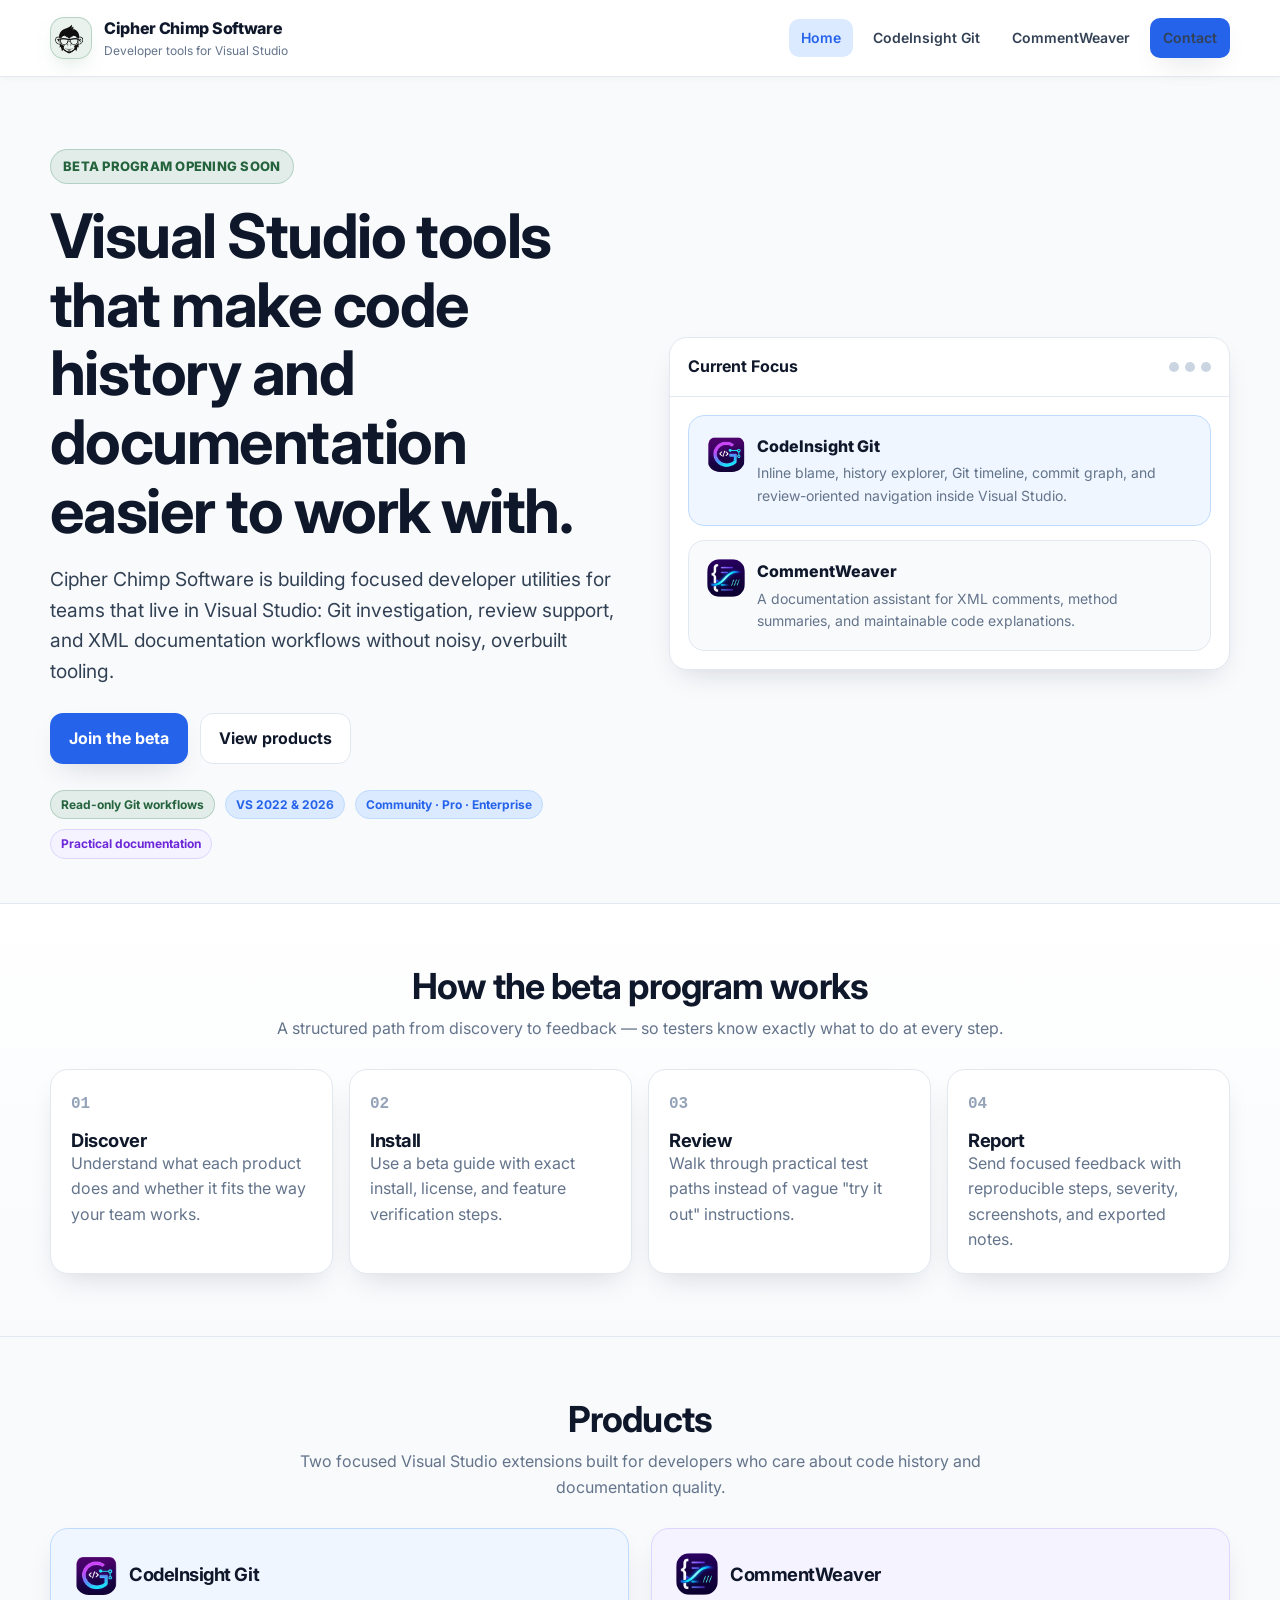
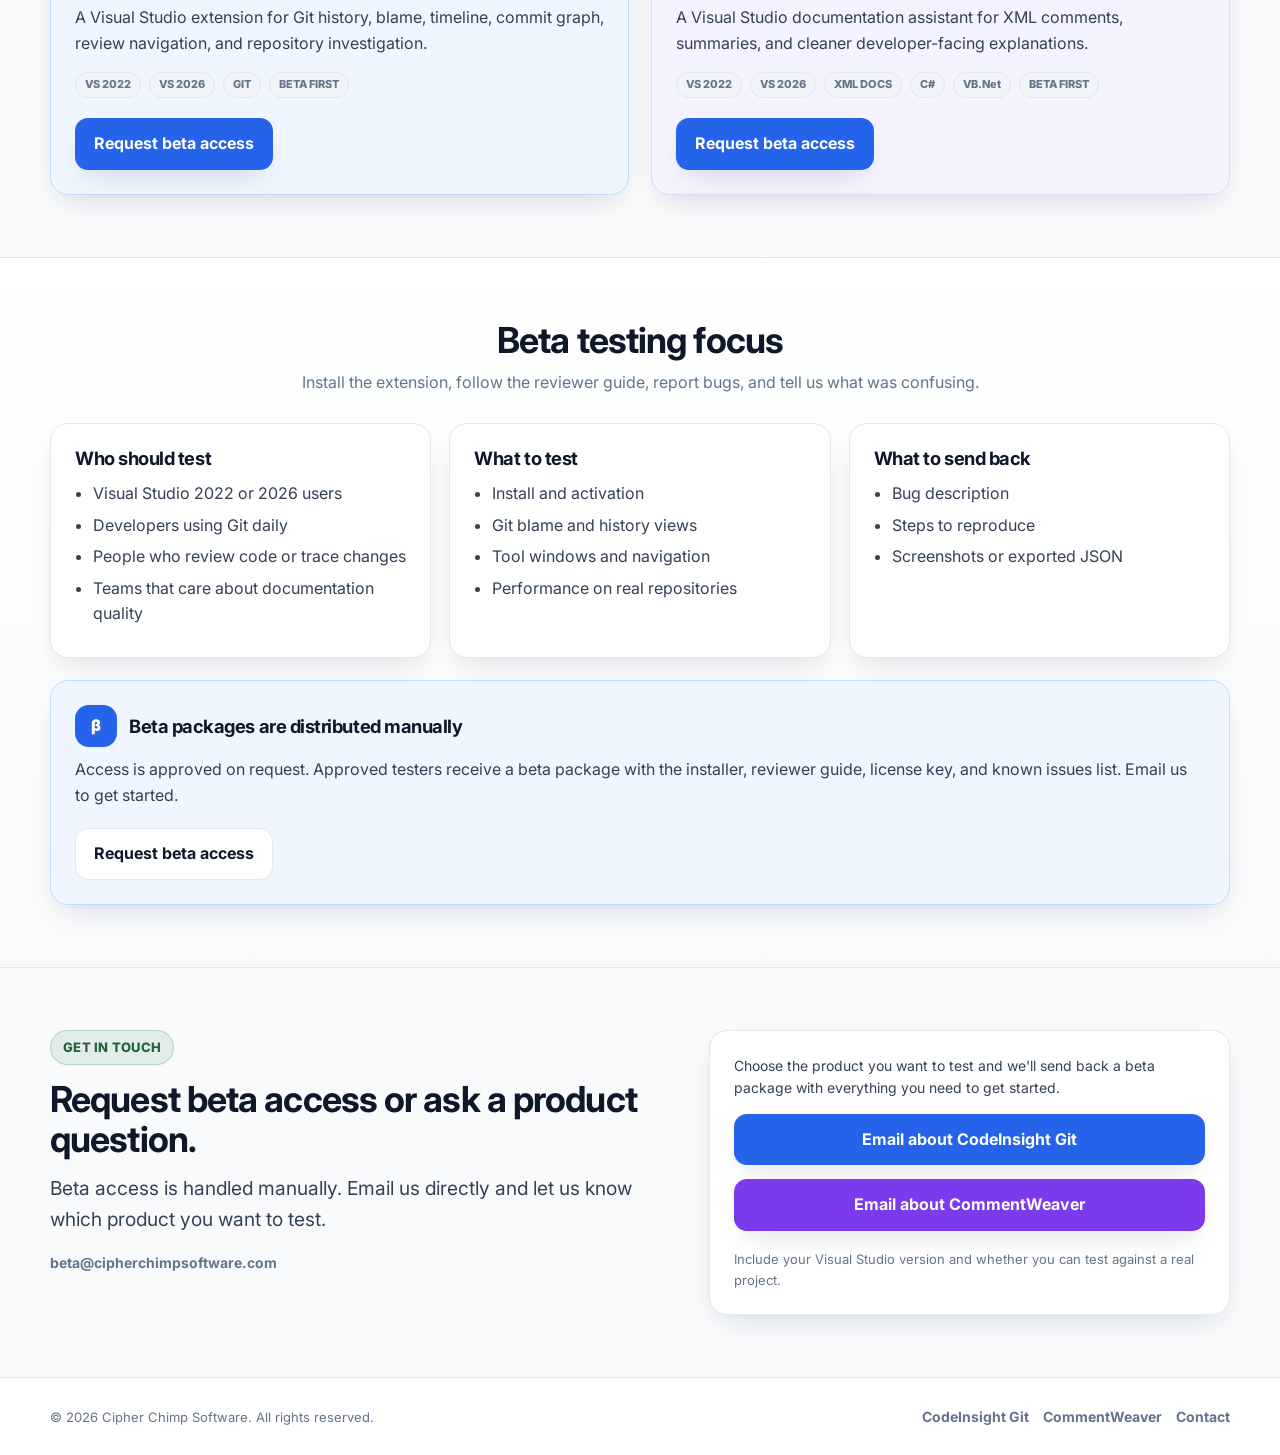
==== index.html @ c50f388d "Initial commit" ====
<!DOCTYPE html>
<html lang="en">
<head>
  <meta charset="UTF-8" />
  <meta name="viewport" content="width=device-width, initial-scale=1.0" />
  <title>Cipher Chimp Software | Visual Studio Developer Tools</title>
  <meta name="description" content="Cipher Chimp Software builds practical Visual Studio tools for Git investigation and XML documentation workflows." />
  <link rel="preconnect" href="https://fonts.googleapis.com">
  <link rel="preconnect" href="https://fonts.gstatic.com" crossorigin>
  <link href="https://fonts.googleapis.com/css2?family=Inter:wght@400;500;600;700;800&display=swap" rel="stylesheet">
  <link rel="stylesheet" href="styles.css" />
</head>
<body>
  <a class="skip-link" href="#main">Skip to content</a>

  <header class="site-header">
    <div class="container header-inner">
      <a class="brand" href="./index.html" aria-label="Cipher Chimp Software home">
        <span class="brand-mark"><img src="assets/logos/cipherchimp-icon.png" alt="" class="brand-logo" /></span>
        <span class="brand-text"><span class="brand-name">Cipher Chimp Software</span><span class="brand-subtitle">Developer tools for Visual Studio</span></span>
      </a>
      <nav class="nav" aria-label="Primary navigation">
        <button class="nav-toggle" aria-expanded="false" aria-controls="navMenu"><span class="sr-only">Toggle menu</span>☰</button>
        <div class="nav-menu" id="navMenu">
          <a href="./index.html" class="active">Home</a>
          <a href="./codeinsight-git/index.html">CodeInsight Git</a>
          <a href="./commentweaver/index.html">CommentWeaver</a>
          <a class="btn btn-small" href="#contact">Contact</a>
        </div>
      </nav>
    </div>
  </header>

  <main id="main">
    <section class="hero">
      <div class="container hero-grid">
        <div>
          <p class="kicker">Beta program opening soon</p>
          <h1>Visual Studio tools that make code history and documentation easier to work with.</h1>
          <p class="lead">Cipher Chimp Software is building focused developer utilities for teams that live in Visual Studio: Git investigation, review support, and XML documentation workflows without noisy, overbuilt tooling.</p>
          <div class="hero-actions">
            <a class="btn" href="#beta">Join the beta</a>
            <a class="btn btn-secondary" href="#products">View products</a>
          </div>
          <div class="trust-row" aria-label="Product traits">
            <span class="badge green">Read-only Git workflows</span>
            <span class="badge blue">VS 2022 &amp; 2026</span>
            <span class="badge blue">Community · Pro · Enterprise</span>
            <span class="badge violet">Practical documentation</span>
          </div>
        </div>

        <div class="panel" aria-label="Product preview panel">
          <div class="hero-panel-header">
            <strong>Current Focus</strong>
            <div class="window-dots" aria-hidden="true"><span></span><span></span><span></span></div>
          </div>
          <div class="hero-panel-body">
            <article class="preview-card highlight">
              <div class="preview-row">
                <div class="preview-icon" style="background:none; padding:0; overflow:hidden;"><img src="assets/images/codeinsight-git-256.png" alt="CodeInsight Git icon" style="width:38px;height:38px;border-radius:10px;display:block;" /></div>
                <div>
                  <div class="preview-title">CodeInsight Git</div>
                  <p class="preview-text">Inline blame, history explorer, Git timeline, commit graph, and review-oriented navigation inside Visual Studio.</p>
                </div>
              </div>
            </article>
            <article class="preview-card">
              <div class="preview-row">
                <div class="preview-icon" style="background:none; padding:0; overflow:hidden;"><img src="assets/images/commentweaver-256.png" alt="CommentWeaver icon" style="width:38px;height:38px;border-radius:10px;display:block;" /></div>
                <div>
                  <div class="preview-title">CommentWeaver</div>
                  <p class="preview-text">A documentation assistant for XML comments, method summaries, and maintainable code explanations.</p>
                </div>
              </div>
            </article>
          </div>
        </div>
      </div>
    </section>

    <section class="section alt">
      <div class="container">
        <div class="section-head">
          <h2>How the beta program works</h2>
          <p>A structured path from discovery to feedback — so testers know exactly what to do at every step.</p>
        </div>
        <div class="flow-grid">
          <article class="flow-step"><h3>Discover</h3><p class="muted">Understand what each product does and whether it fits the way your team works.</p></article>
          <article class="flow-step"><h3>Install</h3><p class="muted">Use a beta guide with exact install, license, and feature verification steps.</p></article>
          <article class="flow-step"><h3>Review</h3><p class="muted">Walk through practical test paths instead of vague "try it out" instructions.</p></article>
          <article class="flow-step"><h3>Report</h3><p class="muted">Send focused feedback with reproducible steps, severity, screenshots, and exported notes.</p></article>
        </div>
      </div>
    </section>

    <section class="section" id="products">
      <div class="container">
        <div class="section-head">
          <h2>Products</h2>
          <p>Two focused Visual Studio extensions built for developers who care about code history and documentation quality.</p>
        </div>
        <div class="grid-2">
          <article class="card soft-blue">
            <div class="card-title-row"><img src="assets/images/codeinsight-git-256.png" alt="CodeInsight Git icon" style="width:42px;height:42px;border-radius:14px;flex:0 0 auto;" /><h3>CodeInsight Git</h3></div>
            <p class="muted2">A Visual Studio extension for Git history, blame, timeline, commit graph, review navigation, and repository investigation.</p>
            <div class="tags"><span class="tag">VS 2022</span><span class="tag">VS 2026</span><span class="tag">GIT</span><span class="tag">BETA FIRST</span></div>
            <div class="card-actions"><a class="btn" href="./codeinsight-git/index.html">Request beta access</a></div>
          </article>

          <article class="card soft-violet">
            <div class="card-title-row"><img src="assets/images/commentweaver-256.png" alt="CommentWeaver icon" style="width:42px;height:42px;border-radius:14px;flex:0 0 auto;" /><h3>CommentWeaver</h3></div>
            <p class="muted2">A Visual Studio documentation assistant for XML comments, summaries, and cleaner developer-facing explanations.</p>
            <div class="tags"><span class="tag">VS 2022</span><span class="tag">VS 2026</span><span class="tag">XML DOCS</span><span class="tag">C#</span><span class="tag">VB.Net</span><span class="tag">BETA FIRST</span></div>
            <div class="card-actions"><a class="btn" href="./commentweaver/index.html">Request beta access</a></div>
          </article>
        </div>
      </div>
    </section>

    <section class="section alt" id="beta">
      <div class="container">
        <div class="section-head">
          <h2>Beta testing focus</h2>
          <p>Install the extension, follow the reviewer guide, report bugs, and tell us what was confusing.</p>
        </div>
        <div class="grid-3">
          <article class="card no-hover"><h3>Who should test</h3><ul class="clean"><li>Visual Studio 2022 or 2026 users</li><li>Developers using Git daily</li><li>People who review code or trace changes</li><li>Teams that care about documentation quality</li></ul></article>
          <article class="card no-hover"><h3>What to test</h3><ul class="clean"><li>Install and activation</li><li>Git blame and history views</li><li>Tool windows and navigation</li><li>Performance on real repositories</li></ul></article>
          <article class="card no-hover"><h3>What to send back</h3><ul class="clean"><li>Bug description</li><li>Steps to reproduce</li><li>Screenshots or exported JSON</li></ul></article>
        </div>
        <div class="card soft-blue no-hover" style="margin-top:22px;">
          <div class="card-title-row"><span class="icon-box">β</span><h3>Beta packages are distributed manually</h3></div>
          <p class="muted2">Access is approved on request. Approved testers receive a beta package with the installer, reviewer guide, license key, and known issues list. Email us to get started.</p>
          <div class="card-actions"><a class="btn btn-secondary" href="#contact">Request beta access</a></div>
        </div>
      </div>
    </section>

    <section class="section" id="contact">
      <div class="container contact-grid">
        <div>
          <p class="kicker">Get in touch</p>
          <h2 style="margin-top:14px;">Request beta access or ask a product question.</h2>
          <p class="lead" style="margin-top:14px;">Beta access is handled manually. Email us directly and let us know which product you want to test.</p>
          <p style="margin-top:18px; color:var(--muted); font-size:14px; font-weight:700;">beta@cipherchimpsoftware.com</p>
        </div>
        <div class="card no-hover stack" style="gap:14px;">
          <p class="muted2" style="font-size:14px;">Choose the product you want to test and we'll send back a beta package with everything you need to get started.</p>
          <a class="btn" href="mailto:beta@cipherchimpsoftware.com?subject=CodeInsight%20Git%20Beta%20Access%20Request">Email about CodeInsight Git</a>
          <a class="btn" style="background:#7c3aed;" href="mailto:beta@cipherchimpsoftware.com?subject=CommentWeaver%20Beta%20Access%20Request">Email about CommentWeaver</a>
          <p class="tiny muted" style="margin-top:4px;">Include your Visual Studio version and whether you can test against a real project.</p>
        </div>
      </div>
    </section>
  </main>

  <footer class="site-footer">
    <div class="container footer-inner">
      <p class="muted tiny">© <span id="year"></span> Cipher Chimp Software. All rights reserved.</p>
      <div class="footer-links">
        <a href="./codeinsight-git/index.html">CodeInsight Git</a>
        <a href="./commentweaver/index.html">CommentWeaver</a>
        <a href="#contact">Contact</a>
      </div>
    </div>
  </footer>
  <script src="app.js"></script>
</body>
</html>
---- styles.css ----
:root {
  --bg: #f8fafc;
  --surface: #ffffff;
  --surface-soft: #f1f5f9;
  --text: #0f172a;
  --text-soft: #334155;
  --muted: #64748b;
  --border: #e2e8f0;
  --brand: #2563eb;
  --brand-dark: #1d4ed8;
  --brand-soft: #dbeafe;
  --green: #2f7d4c;
  --green-soft: rgba(47, 125, 76, 0.10);
  --green-border: rgba(47, 125, 76, 0.25);
  --amber-soft: #fffbeb;
  --amber-border: #fde68a;
  --violet-soft: #f5f3ff;
  --violet-border: #ddd6fe;
  --rose-soft: #fff1f2;
  --rose-border: #fecdd3;
  --radius: 18px;
  --radius-sm: 12px;
  --shadow: 0 12px 30px -12px rgba(15, 23, 42, 0.18);
  --shadow-hover: 0 18px 42px -14px rgba(15, 23, 42, 0.24);
  --container: 1180px;
}

* { box-sizing: border-box; }
html { scroll-behavior: smooth; }
body {
  margin: 0;
  min-height: 100vh;
  font-family: Inter, system-ui, -apple-system, BlinkMacSystemFont, "Segoe UI", sans-serif;
  background: var(--bg);
  color: var(--text);
  line-height: 1.6;
}

a { color: inherit; text-decoration: none; }
a:hover { color: var(--brand); }
img { max-width: 100%; display: block; }

.container {
  width: min(var(--container), calc(100% - 32px));
  margin: 0 auto;
}

.skip-link {
  position: absolute;
  left: -999px;
  top: 0;
  background: var(--surface);
  border: 1px solid var(--border);
  padding: 12px 16px;
  border-radius: 10px;
  z-index: 999;
}
.skip-link:focus { left: 16px; top: 16px; }
.sr-only { position:absolute; width:1px; height:1px; padding:0; margin:-1px; overflow:hidden; clip:rect(0,0,0,0); white-space:nowrap; border:0; }

.site-header {
  position: sticky;
  top: 0;
  z-index: 30;
  background: rgba(255, 255, 255, 0.94);
  border-bottom: 1px solid var(--border);
  backdrop-filter: blur(12px);
  box-shadow: 0 1px 8px rgba(15, 23, 42, 0.04);
}
.header-inner {
  min-height: 76px;
  display: flex;
  align-items: center;
  justify-content: space-between;
  gap: 24px;
}
.brand { display: flex; align-items: center; gap: 12px; min-width: 0; }
.brand-mark {
  width: 42px;
  height: 42px;
  border-radius: 14px;
  display: grid;
  place-items: center;
  background: var(--green-soft);
  border: 1px solid var(--green-border);
  box-shadow: 0 10px 24px -14px rgba(47, 125, 76, 0.65);
  overflow: hidden;
}
.brand-logo { width: 34px; height: 34px; object-fit: contain; }
.brand-text { display: grid; gap: 1px; }
.brand-name { font-weight: 800; letter-spacing: -0.02em; color: var(--text); }
.brand-subtitle { font-size: 12px; color: var(--muted); margin-top: -2px; }
.nav { position: relative; }
.nav-toggle { display: none; border: 1px solid var(--border); background: var(--surface); border-radius: 10px; padding: 8px 10px; font-size: 18px; }
.nav-menu { display: flex; align-items: center; gap: 8px; }
.nav-menu a { padding: 8px 12px; border-radius: 10px; color: var(--text-soft); font-weight: 600; font-size: 14px; }
.nav-menu a:hover, .nav-menu a.active { background: var(--brand-soft); color: var(--brand); }

.btn {
  display: inline-flex;
  align-items: center;
  justify-content: center;
  gap: 8px;
  padding: 12px 18px;
  border-radius: 13px;
  border: 1px solid transparent;
  background: var(--brand);
  color: #fff;
  font-weight: 700;
  box-shadow: var(--shadow);
  cursor: pointer;
  transition: transform .16s ease, box-shadow .16s ease, background .16s ease;
}
.btn:hover { color:#fff; background: var(--brand-dark); transform: translateY(-1px); box-shadow: var(--shadow-hover); }
.btn.btn-secondary { background: var(--surface); color: var(--text); border-color: var(--border); box-shadow: none; }
.btn.btn-secondary:hover { background: var(--surface-soft); color: var(--text); }
.btn-small { padding: 8px 12px; font-size: 14px; }
.link { color: var(--brand); font-weight: 700; }
.link:hover { color: var(--brand-dark); }

.hero { padding: 72px 0 44px; }
.hero-grid { display: grid; grid-template-columns: 1.02fr .98fr; gap: 36px; align-items: center; }
.kicker {
  display: inline-flex;
  align-items: center;
  gap: 8px;
  border: 1px solid var(--green-border);
  background: var(--green-soft);
  color: #25633d;
  padding: 6px 12px;
  border-radius: 999px;
  font-size: 13px;
  font-weight: 800;
  letter-spacing: .02em;
  text-transform: uppercase;
}
h1, h2, h3 { margin: 0; line-height: 1.12; letter-spacing: -0.025em; }
h1 { font-size: clamp(2.25rem, 4.8vw, 4.25rem); margin-top: 18px; }
h2 { font-size: clamp(1.8rem, 2.8vw, 2.55rem); }
h3 { font-size: 1.15rem; }
p { margin: 0; }
.lead { margin-top: 18px; color: var(--text-soft); font-size: clamp(1.05rem, 1.5vw, 1.24rem); max-width: 62ch; }
.hero-actions { display: flex; flex-wrap: wrap; gap: 12px; margin-top: 26px; }
.trust-row { display: flex; flex-wrap: wrap; gap: 10px; margin-top: 26px; }
.badge { display: inline-flex; align-items: center; gap: 7px; padding: 4px 10px; border-radius: 999px; background: var(--surface); border: 1px solid var(--border); color: var(--muted); font-size: 12px; font-weight: 700; }
.badge.blue { background: var(--brand-soft); border-color: #bfdbfe; color: var(--brand); }
.badge.green { background: var(--green-soft); border-color: var(--green-border); color: #25633d; }
.badge.violet { background: var(--violet-soft); border-color: var(--violet-border); color: #6d28d9; }
.badge.amber { background: var(--amber-soft); border-color: var(--amber-border); color: #92400e; }

.panel {
  background: var(--surface);
  border: 1px solid var(--border);
  border-radius: var(--radius);
  box-shadow: var(--shadow);
  overflow: hidden;
}
.hero-panel-header { display: flex; align-items: center; justify-content: space-between; padding: 16px 18px; border-bottom: 1px solid var(--border); }
.window-dots { display: flex; gap: 6px; }
.window-dots span { width: 10px; height: 10px; border-radius: 50%; background: #cbd5e1; }
.hero-panel-body { padding: 18px; display: grid; gap: 14px; }
.preview-card { border: 1px solid var(--border); background: #f8fafc; border-radius: 16px; padding: 18px; }
.preview-card.highlight { background: #eff6ff; border-color: #bfdbfe; }
.preview-row { display: flex; align-items: flex-start; gap: 12px; }
.preview-icon { width: 38px; height: 38px; border-radius: 13px; display: grid; place-items: center; background: var(--brand); color: #fff; font-weight: 800; flex: 0 0 auto; }
.preview-title { font-weight: 800; }
.preview-text { color: var(--muted); font-size: 14px; margin-top: 3px; }

.section { padding: 62px 0; }
.section.alt { background: linear-gradient(180deg, #fff 0%, #f8fafc 100%); border-top: 1px solid var(--border); border-bottom: 1px solid var(--border); }
.section-head { max-width: 760px; margin: 0 auto 28px; text-align: center; }
.section-head p { margin-top: 10px; color: var(--muted); }
.grid-2 { display: grid; grid-template-columns: repeat(2, minmax(0, 1fr)); gap: 22px; }
.grid-3 { display: grid; grid-template-columns: repeat(3, minmax(0, 1fr)); gap: 18px; }
.card {
  background: var(--surface);
  border: 1px solid var(--border);
  border-radius: var(--radius);
  padding: 24px;
  box-shadow: var(--shadow);
  transition: transform .16s ease, box-shadow .16s ease;
}
.card:hover { transform: translateY(-2px); box-shadow: var(--shadow-hover); }
.card.no-hover:hover { transform: none; box-shadow: var(--shadow); }
.card.soft-blue { background: #eff6ff; border-color: #bfdbfe; }
.card.soft-green { background: #f0fdf4; border-color: #bbf7d0; }
.card.soft-violet { background: var(--violet-soft); border-color: var(--violet-border); }
.card.soft-amber { background: var(--amber-soft); border-color: var(--amber-border); }
.card.soft-rose { background: var(--rose-soft); border-color: var(--rose-border); }
.card-title-row { display: flex; align-items: center; gap: 12px; margin-bottom: 10px; }
.icon-box { width: 42px; height: 42px; border-radius: 14px; display: grid; place-items: center; background: var(--brand); color: #fff; font-weight: 900; }
.icon-box.green { background: var(--green); }
.icon-box.violet { background: #7c3aed; }
.icon-box.amber { background: #d97706; }
.muted { color: var(--muted); }
.muted2 { color: var(--text-soft); }
.tiny { font-size: 13px; }
.stack { display: grid; gap: 14px; }
.tags { display: flex; flex-wrap: wrap; gap: 8px; margin-top: 16px; }
.tag { font-size: 11px; font-weight: 800; padding: 3px 9px; border-radius: 999px; background: var(--surface-soft); color: var(--muted); border: 1px solid var(--border); }
.card-actions { display: flex; flex-wrap: wrap; align-items: center; gap: 12px; margin-top: 20px; }

.flow-grid { display: grid; grid-template-columns: repeat(4, 1fr); gap: 16px; counter-reset: step; }
.flow-step { position: relative; background: var(--surface); border: 1px solid var(--border); border-radius: var(--radius); padding: 20px; box-shadow: var(--shadow); }
.flow-step::before { counter-increment: step; content: counter(step, decimal-leading-zero); display: inline-flex; color: #94a3b8; font-family: ui-monospace, SFMono-Regular, Menlo, monospace; font-weight: 800; margin-bottom: 12px; }

.product-hero { padding: 62px 0 38px; background: linear-gradient(135deg, #fff 0%, #eff6ff 100%); border-bottom: 1px solid var(--border); }
.product-hero h1 { font-size: clamp(2.1rem, 4vw, 3.25rem); }
.product-layout { display: grid; grid-template-columns: 270px 1fr; gap: 24px; align-items: start; }
.side-nav { position: sticky; top: 100px; background: var(--surface); border: 1px solid var(--border); border-radius: var(--radius); padding: 14px; box-shadow: var(--shadow); }
.side-nav a { display: block; padding: 9px 10px; border-radius: 10px; color: var(--text-soft); font-weight: 700; font-size: 14px; }
.side-nav a:hover { background: var(--brand-soft); color: var(--brand); }
.product-detail { display: grid; gap: 22px; }
.product-split { display: grid; grid-template-columns: 1fr 360px; gap: 22px; align-items: start; }
.screenshot { background: var(--surface); border: 1px solid var(--border); border-radius: var(--radius); padding: 16px; box-shadow: var(--shadow); }
.screenshot img { border-radius: 14px; margin: auto; }

.docs-list { display: grid; gap: 16px; }
.doc-item { display: grid; grid-template-columns: 44px 1fr auto; align-items: center; gap: 14px; background: var(--surface); border: 1px solid var(--border); border-radius: var(--radius); padding: 18px; box-shadow: var(--shadow); }
.doc-icon { width: 44px; height: 44px; border-radius: 14px; display: grid; place-items: center; background: var(--brand-soft); color: var(--brand); font-weight: 900; }

.contact-grid { display: grid; grid-template-columns: 1.1fr .9fr; gap: 22px; }
.contact label { display: block; font-weight: 700; color: var(--text-soft); margin-bottom: 14px; }
input, textarea { width: 100%; border: 1px solid var(--border); border-radius: 12px; padding: 11px 12px; font: inherit; margin-top: 6px; background: #fff; }
input:focus, textarea:focus { outline: 3px solid rgba(37, 99, 235, 0.18); border-color: #93c5fd; }
ul.clean { margin: 12px 0 0; padding-left: 18px; color: var(--text-soft); }
ul.clean li { margin: 6px 0; }

.site-footer { border-top: 1px solid var(--border); background: #fff; padding: 28px 0; }
.footer-inner { display: flex; justify-content: space-between; align-items: center; gap: 16px; }
.footer-links { display: flex; flex-wrap: wrap; gap: 14px; }
.footer-links a { color: var(--muted); font-size: 14px; font-weight: 700; }

@media (max-width: 960px) {
  .hero-grid, .grid-2, .grid-3, .flow-grid, .product-layout, .product-split, .contact-grid { grid-template-columns: 1fr; }
  .side-nav { position: static; }
  .nav-toggle { display: inline-flex; }
  .nav-menu { display: none; position: absolute; right: 0; top: calc(100% + 10px); background: var(--surface); border: 1px solid var(--border); border-radius: 16px; padding: 12px; box-shadow: var(--shadow-hover); min-width: 240px; flex-direction: column; align-items: stretch; }
  .nav-menu.open { display: flex; }
  .nav-menu a { width: 100%; }
}

@media (max-width: 560px) {
  .header-inner { min-height: 68px; }
  .brand-subtitle { display: none; }
  .hero { padding-top: 42px; }
  .footer-inner { flex-direction: column; align-items: flex-start; }
  .doc-item { grid-template-columns: 44px 1fr; }
  .doc-item .link { grid-column: 2; }
}
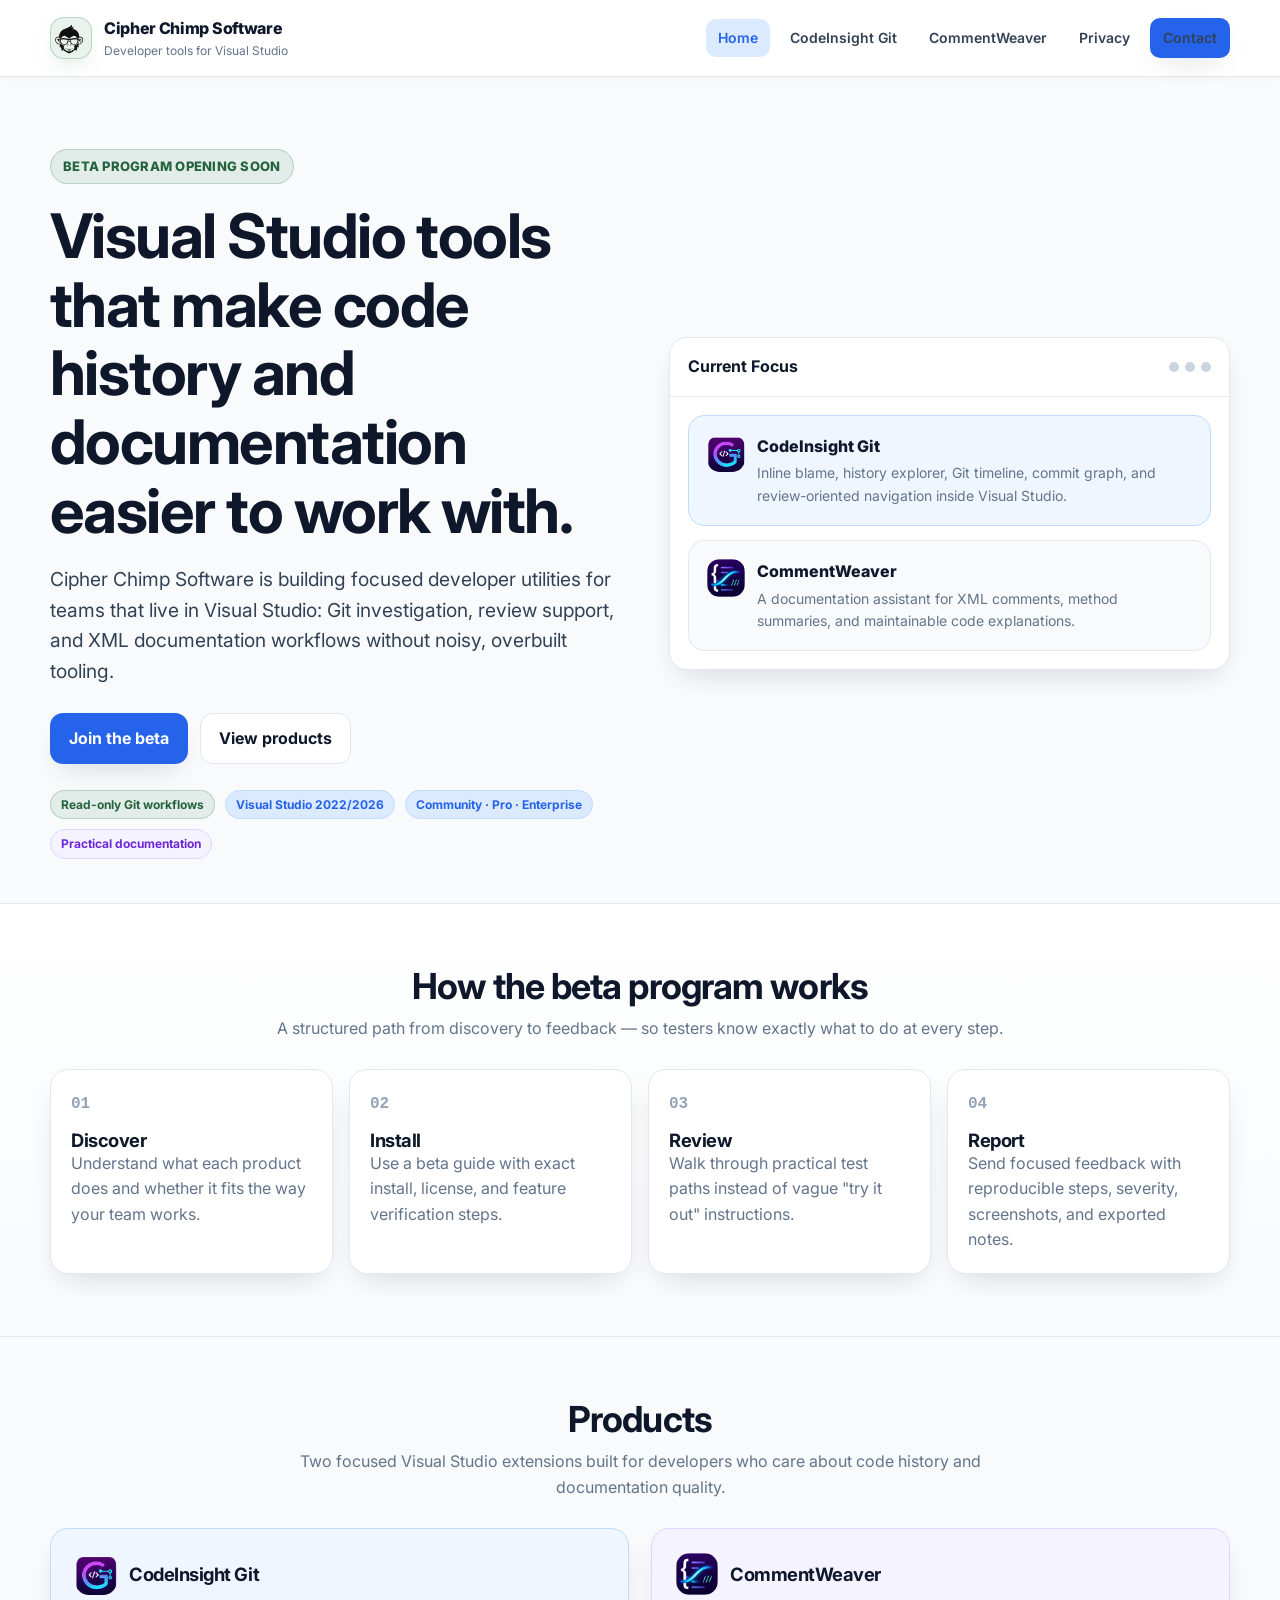
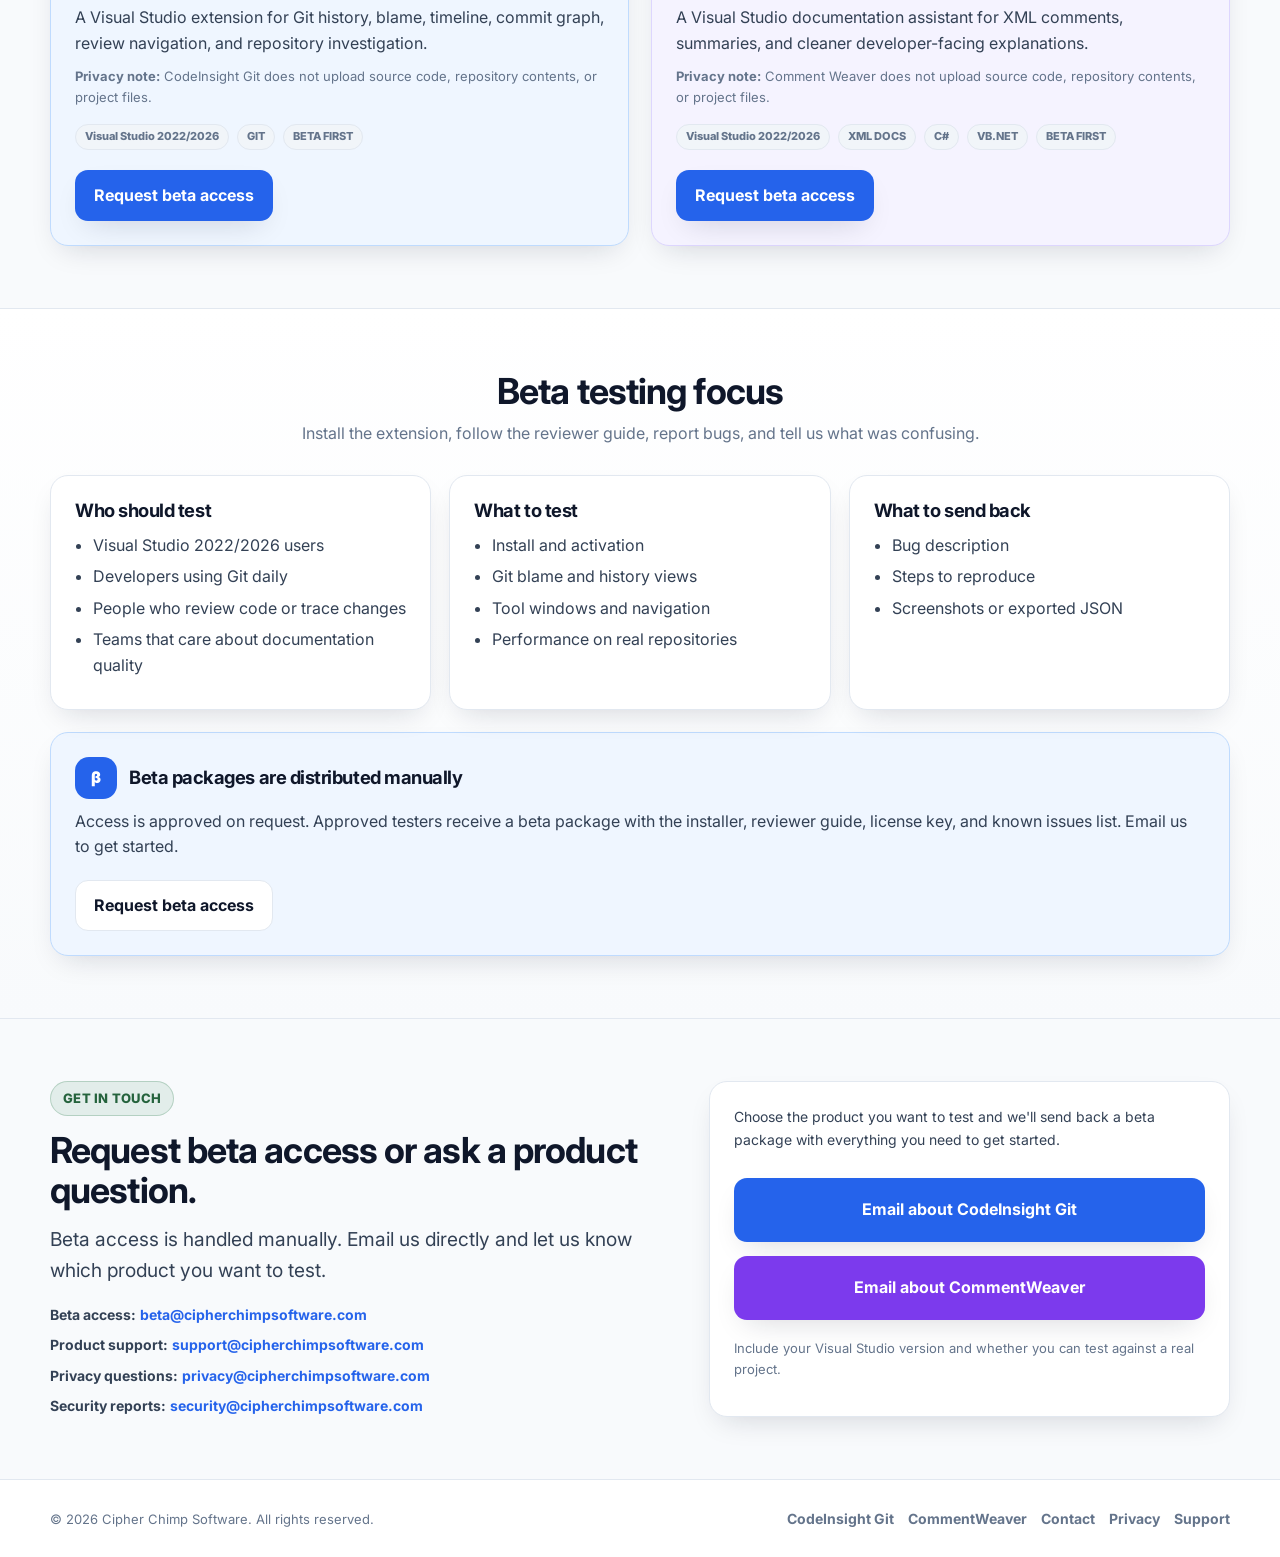
==== commit 8a371513: "add privacy and email addresses" ====
--- a/index.html
+++ b/index.html
@@ -25,6 +25,7 @@
           <a href="./index.html" class="active">Home</a>
           <a href="./codeinsight-git/index.html">CodeInsight Git</a>
           <a href="./commentweaver/index.html">CommentWeaver</a>
+          <a href="./privacy.html">Privacy</a>
           <a class="btn btn-small" href="#contact">Contact</a>
         </div>
       </nav>
@@ -44,7 +45,7 @@
           </div>
           <div class="trust-row" aria-label="Product traits">
             <span class="badge green">Read-only Git workflows</span>
-            <span class="badge blue">VS 2022 &amp; 2026</span>
+            <span class="badge blue">Visual Studio 2022/2026</span>
             <span class="badge blue">Community · Pro · Enterprise</span>
             <span class="badge violet">Practical documentation</span>
           </div>
@@ -104,14 +105,16 @@
           <article class="card soft-blue">
             <div class="card-title-row"><img src="assets/images/codeinsight-git-256.png" alt="CodeInsight Git icon" style="width:42px;height:42px;border-radius:14px;flex:0 0 auto;" /><h3>CodeInsight Git</h3></div>
             <p class="muted2">A Visual Studio extension for Git history, blame, timeline, commit graph, review navigation, and repository investigation.</p>
-            <div class="tags"><span class="tag">VS 2022</span><span class="tag">VS 2026</span><span class="tag">GIT</span><span class="tag">BETA FIRST</span></div>
+            <p class="tiny muted" style="margin-top:10px;"><strong>Privacy note:</strong> CodeInsight Git does not upload source code, repository contents, or project files.</p>
+            <div class="tags"><span class="tag">Visual Studio 2022/2026</span><span class="tag">GIT</span><span class="tag">BETA FIRST</span></div>
             <div class="card-actions"><a class="btn" href="./codeinsight-git/index.html">Request beta access</a></div>
           </article>
 
           <article class="card soft-violet">
             <div class="card-title-row"><img src="assets/images/commentweaver-256.png" alt="CommentWeaver icon" style="width:42px;height:42px;border-radius:14px;flex:0 0 auto;" /><h3>CommentWeaver</h3></div>
             <p class="muted2">A Visual Studio documentation assistant for XML comments, summaries, and cleaner developer-facing explanations.</p>
-            <div class="tags"><span class="tag">VS 2022</span><span class="tag">VS 2026</span><span class="tag">XML DOCS</span><span class="tag">C#</span><span class="tag">VB.Net</span><span class="tag">BETA FIRST</span></div>
+            <p class="tiny muted" style="margin-top:10px;"><strong>Privacy note:</strong> Comment Weaver does not upload source code, repository contents, or project files.</p>
+            <div class="tags"><span class="tag">Visual Studio 2022/2026</span><span class="tag">XML DOCS</span><span class="tag">C#</span><span class="tag">VB.NET</span><span class="tag">BETA FIRST</span></div>
             <div class="card-actions"><a class="btn" href="./commentweaver/index.html">Request beta access</a></div>
           </article>
         </div>
@@ -125,7 +128,7 @@
           <p>Install the extension, follow the reviewer guide, report bugs, and tell us what was confusing.</p>
         </div>
         <div class="grid-3">
-          <article class="card no-hover"><h3>Who should test</h3><ul class="clean"><li>Visual Studio 2022 or 2026 users</li><li>Developers using Git daily</li><li>People who review code or trace changes</li><li>Teams that care about documentation quality</li></ul></article>
+          <article class="card no-hover"><h3>Who should test</h3><ul class="clean"><li>Visual Studio 2022/2026 users</li><li>Developers using Git daily</li><li>People who review code or trace changes</li><li>Teams that care about documentation quality</li></ul></article>
           <article class="card no-hover"><h3>What to test</h3><ul class="clean"><li>Install and activation</li><li>Git blame and history views</li><li>Tool windows and navigation</li><li>Performance on real repositories</li></ul></article>
           <article class="card no-hover"><h3>What to send back</h3><ul class="clean"><li>Bug description</li><li>Steps to reproduce</li><li>Screenshots or exported JSON</li></ul></article>
         </div>
@@ -143,7 +146,12 @@
           <p class="kicker">Get in touch</p>
           <h2 style="margin-top:14px;">Request beta access or ask a product question.</h2>
           <p class="lead" style="margin-top:14px;">Beta access is handled manually. Email us directly and let us know which product you want to test.</p>
-          <p style="margin-top:18px; color:var(--muted); font-size:14px; font-weight:700;">beta@cipherchimpsoftware.com</p>
+          <div class="email-list" aria-label="Contact email addresses">
+            <p><strong>Beta access:</strong> <a href="mailto:beta@cipherchimpsoftware.com">beta@cipherchimpsoftware.com</a></p>
+            <p><strong>Product support:</strong> <a href="mailto:support@cipherchimpsoftware.com">support@cipherchimpsoftware.com</a></p>
+            <p><strong>Privacy questions:</strong> <a href="mailto:privacy@cipherchimpsoftware.com">privacy@cipherchimpsoftware.com</a></p>
+            <p><strong>Security reports:</strong> <a href="mailto:security@cipherchimpsoftware.com">security@cipherchimpsoftware.com</a></p>
+          </div>
         </div>
         <div class="card no-hover stack" style="gap:14px;">
           <p class="muted2" style="font-size:14px;">Choose the product you want to test and we'll send back a beta package with everything you need to get started.</p>
@@ -162,6 +170,8 @@
         <a href="./codeinsight-git/index.html">CodeInsight Git</a>
         <a href="./commentweaver/index.html">CommentWeaver</a>
         <a href="#contact">Contact</a>
+        <a href="./privacy.html">Privacy</a>
+        <a href="mailto:support@cipherchimpsoftware.com">Support</a>
       </div>
     </div>
   </footer>
--- a/styles.css
+++ b/styles.css
@@ -231,6 +231,13 @@
 .footer-links { display: flex; flex-wrap: wrap; gap: 14px; }
 .footer-links a { color: var(--muted); font-size: 14px; font-weight: 700; }
 
+.email-list { display: grid; gap: 8px; margin-top: 18px; color: var(--text-soft); font-size: 14px; }
+.email-list.compact { margin-top: 14px; }
+.email-list p { margin: 0; }
+.email-list a { font-weight: 700; color: var(--brand); }
+.nav-menu a.active { color: var(--brand); }
+
+
 @media (max-width: 960px) {
   .hero-grid, .grid-2, .grid-3, .flow-grid, .product-layout, .product-split, .contact-grid { grid-template-columns: 1fr; }
   .side-nav { position: static; }
